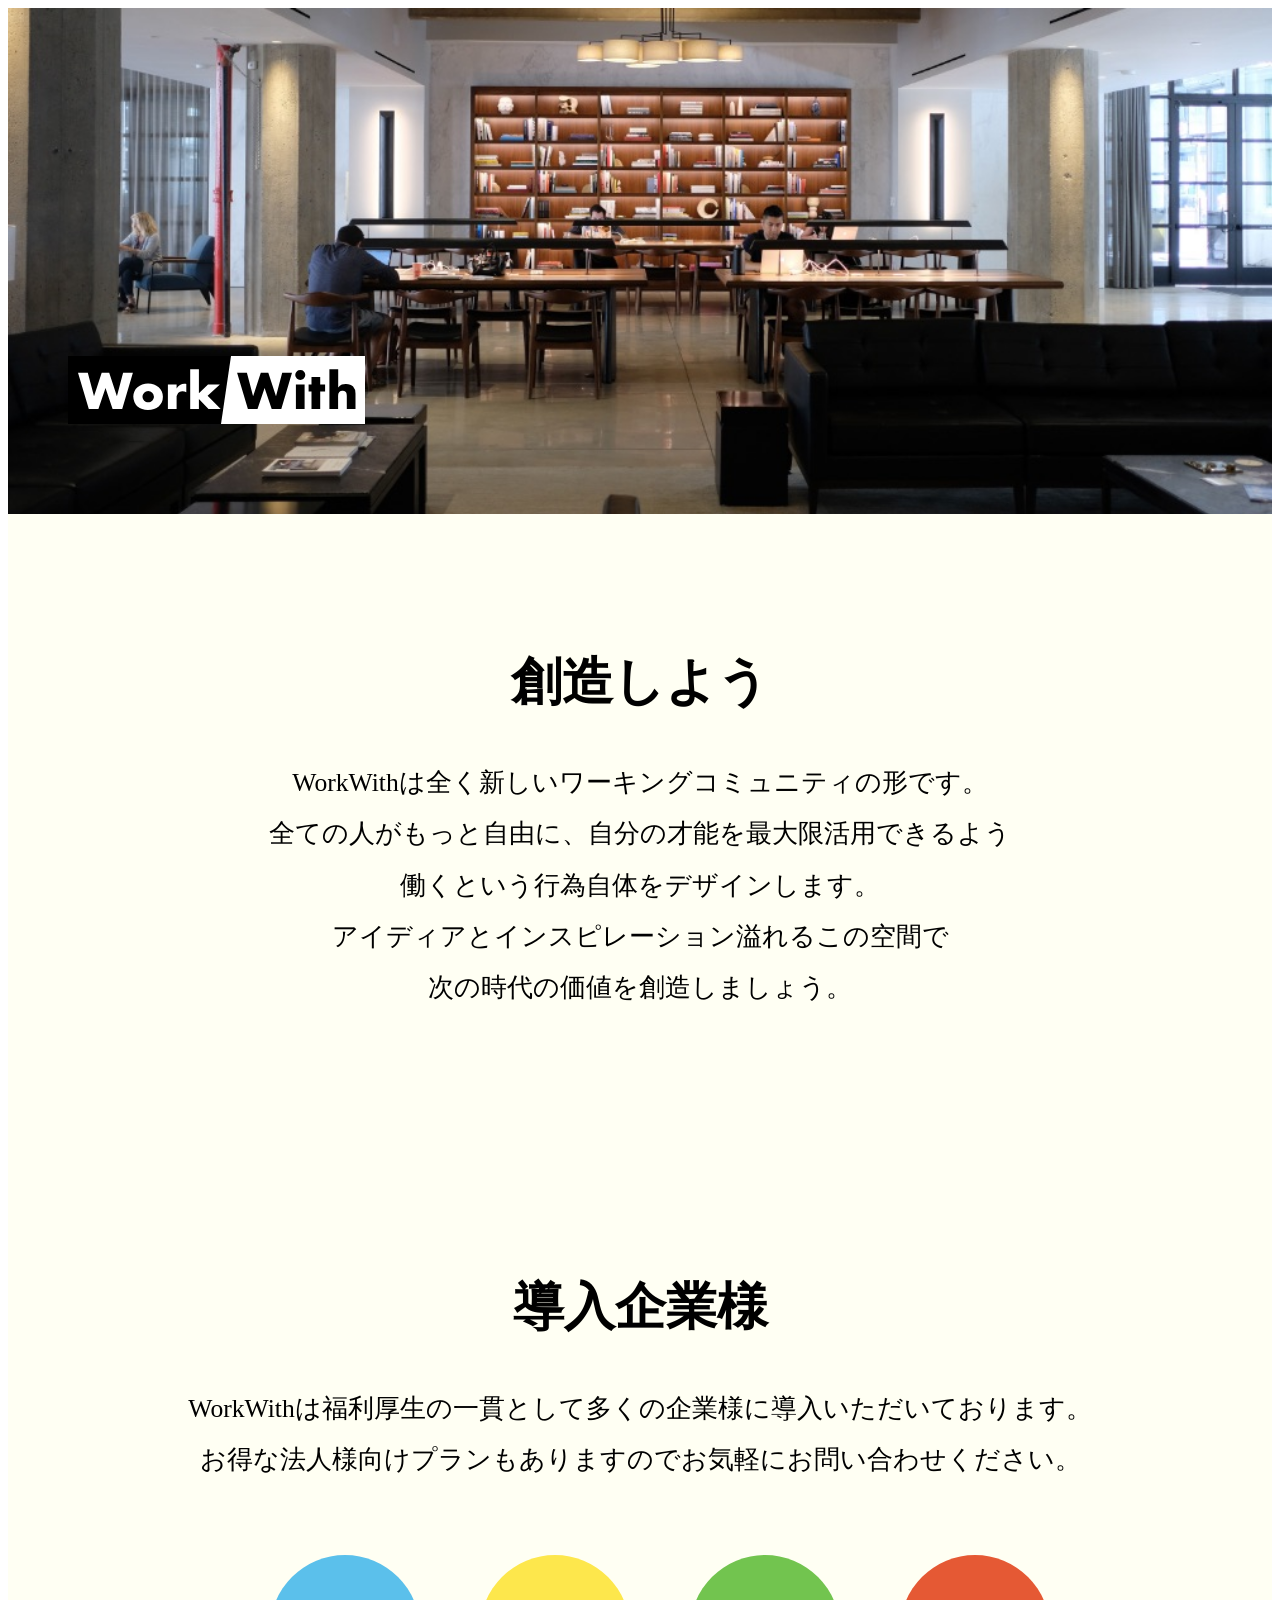
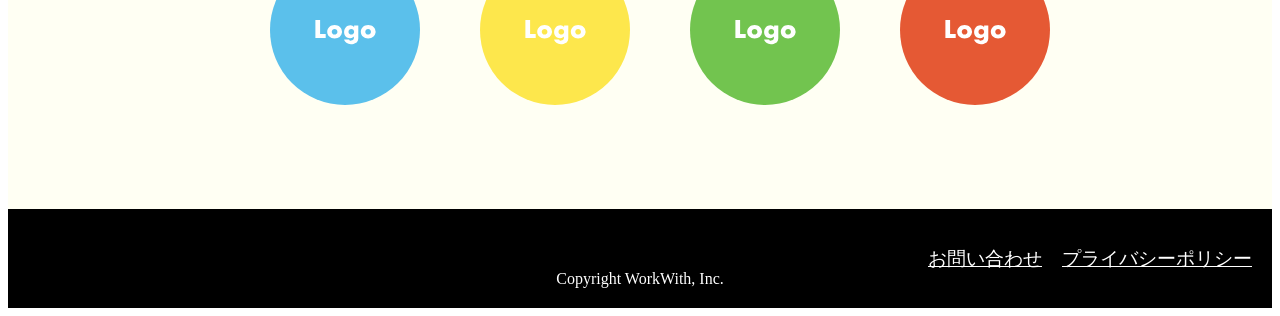
==== index.html @ 5a699d72 "first commit" ====
<!DOCTYPE html>
<html lang="ja">
<head>
    <meta charset="UTF-8">
    <meta name="viewport" content="width=device-width, initial-scale=1.0">
    <link rel="stylesheet" href="style/index.css">
    <title>WorkWith - 「働く」をデザインする革新的コワーキングスペース</title>
</head>
<body>
    <header class="page-header">
        <h1 class="page-header__logo"><img src="assets/images/logo-work_with.svg" alt="WorlWith"></h1>
    </header>
    <section id="introduction" class="section">
        <h2 class="section__title">創造しよう</h2>
        <p class="section__text">
            WorkWithは全く新しいワーキングコミュニティの形です。<br>
            全ての人がもっと自由に、自分の才能を最大限活用できるよう<br>
            働くという行為自体をデザインします。<br>
            アイディアとインスピレーション溢れるこの空間で<br>
            次の時代の価値を創造しましょう。
        </p>
    </section>

    <section id="client" class="section">
        <h2 class="section__title typo-bold">導入企業様</h2>
        <p class="section__text">
            WorkWithは福利厚生の一貫として多くの企業様に導入いただいております。<br>
            お得な法人様向けプランもありますのでお気軽にお問い合わせください。
        </p>
        <ul class="client-list">
            <li class="client-list__item">
                <img src="assets/images/logo-company01.svg" alt="株式会社◯◯のロゴ">
            </li>
            <li class="client-list__item">
                <img src="assets/images/logo-company02.svg" alt="株式会社◯◯のロゴ">
            </li>
            <li class="client-list__item">
                <img src="assets/images/logo-company03.svg" alt="株式会社◯◯のロゴ">
            </li>
            <li class="client-list__item">
                <img src="assets/images/logo-company04.svg" alt="株式会社◯◯のロゴ">
            </li>
        </ul>
    </section>
    <footer class="page-footer">
        <p class="page-footer__copyright"><small>Copyright WorkWith, Inc.</small></p>
        <nav class="page-footer__nav">
            <ul>
                <li><a href="#">お問い合わせ</a></li>
                <li><a href="#">プライバシーポリシー</a></li>
            </ul>
        </nav>
    </footer>
</body>
</html>
---- style/index.css ----
/* ページヘッダー */
.page-header {
    padding-top: 40%;
    background: url(../images/bg-main_visual.jpg) center top no-repeat;
    background-size: cover;
    position: relative;
}

.page-header__logo {
    position: absolute;
    bottom: 60px;
    left: 60px;
}

/* 各セクション */
.section {
    padding: 100px 0;
}

.section__title,
.section__title--white {
    margin-bottom: 50px;
    font-size: 3.2rem;
    line-height: 1.0;
    text-align: center;
}

.section__title--white {
    color: #fff;
}

.section__text {
    font-size: 1.6rem;
    line-height: 2.0;
    text-align: center;
  }

.section__text:not(:last-child) {
    margin-bottom: 70px;
}

#introduction {
    background-color: #fffff3;
}

/* 導入企業様 */
#client {
    background-color: #fffff3;
}

.client-list {
    display: flex;
    justify-content: space-between;
    width: 780px;
    margin: 0 auto;
    list-style: none;
}

/* ページフッター */
.page-footer {
    display: flex;
    justify-content: flex-end;
    position: relative;
    padding: 24px 20px;
    background-color: #000;
}

.page-footer p {
    font-size: 1.2rem;
    color: #fff;
    position: absolute;
    top: 50%;
    left: 50%;
    z-index: 1;
    transform: translate(-50%, -50%);
}

.page-footer__nav ul {
    display: flex;
}

.page-footer__nav ul li {
    line-height: 1;
}

.page-footer__nav ul li:not(:last-child) {
    margin-right: 20px;
}

.page-footer__nav ul a {
    font-size: 1.2rem;
    color: #fff;
}
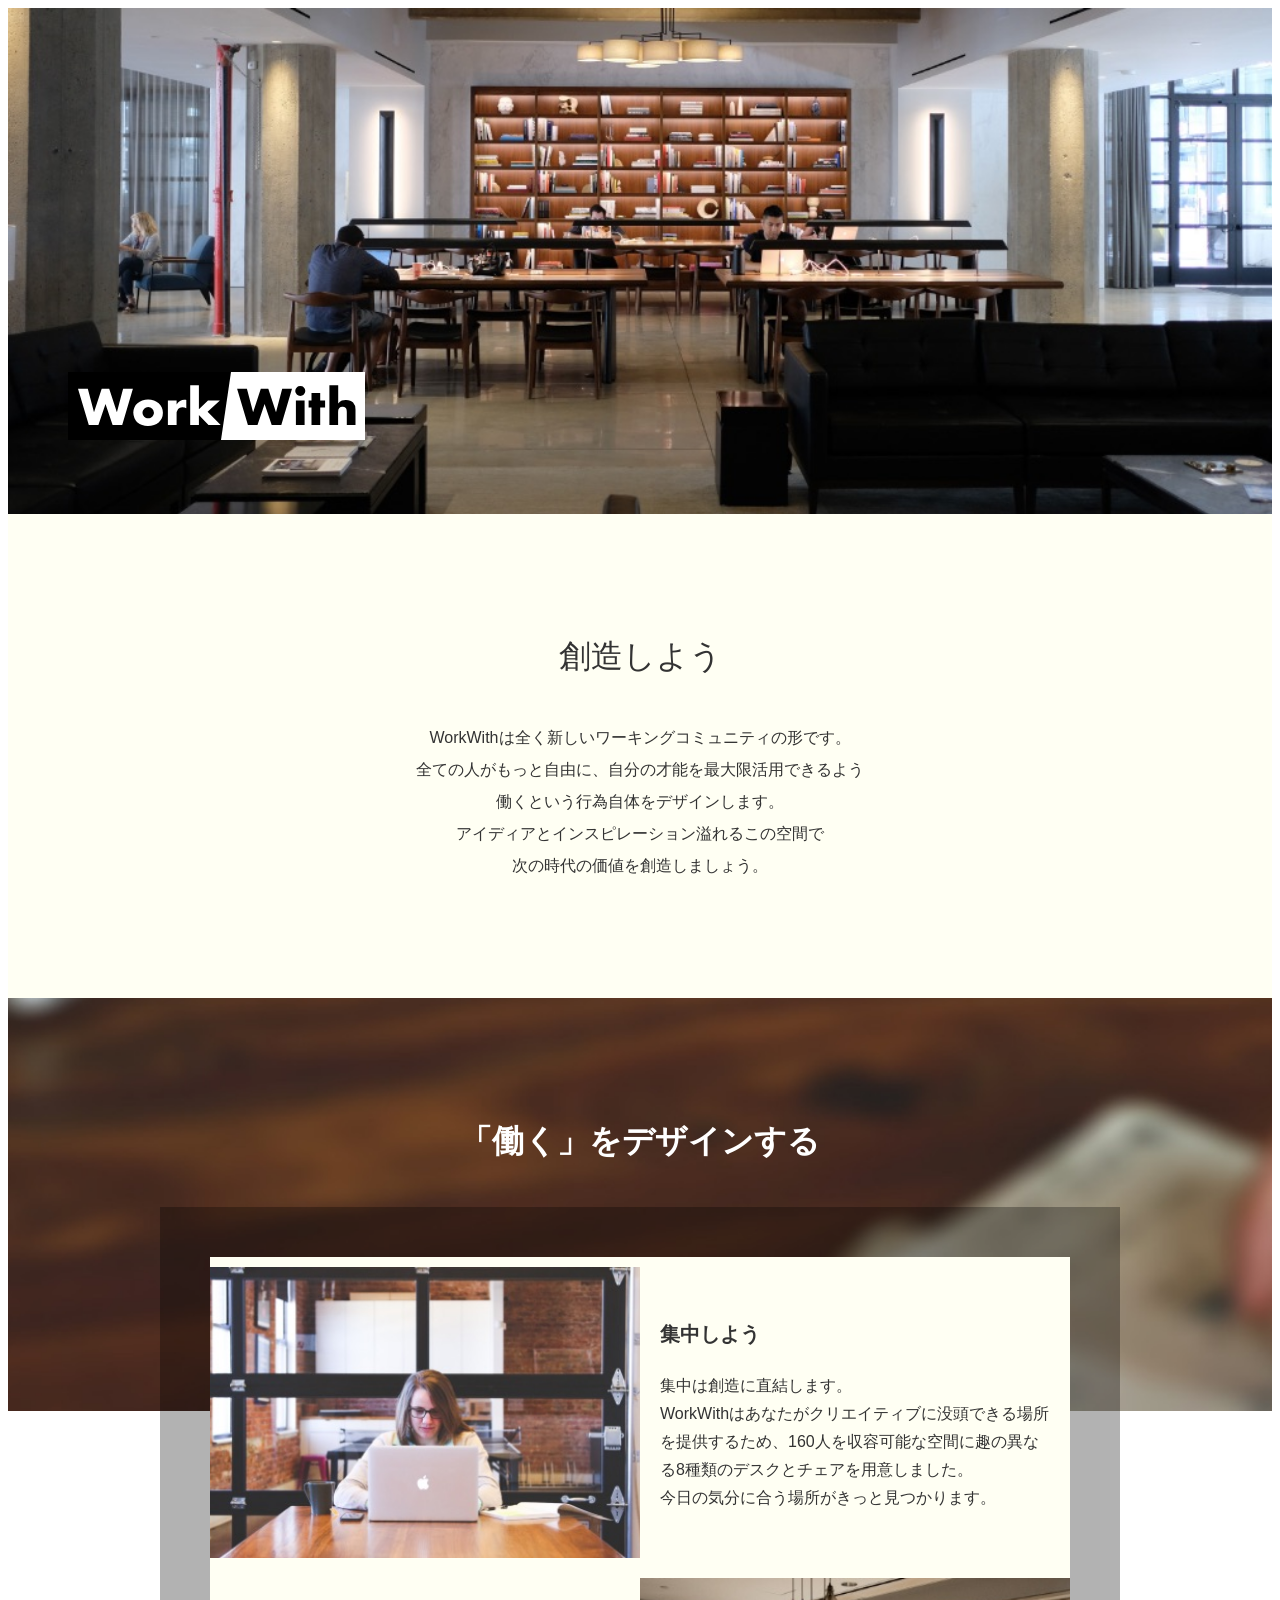
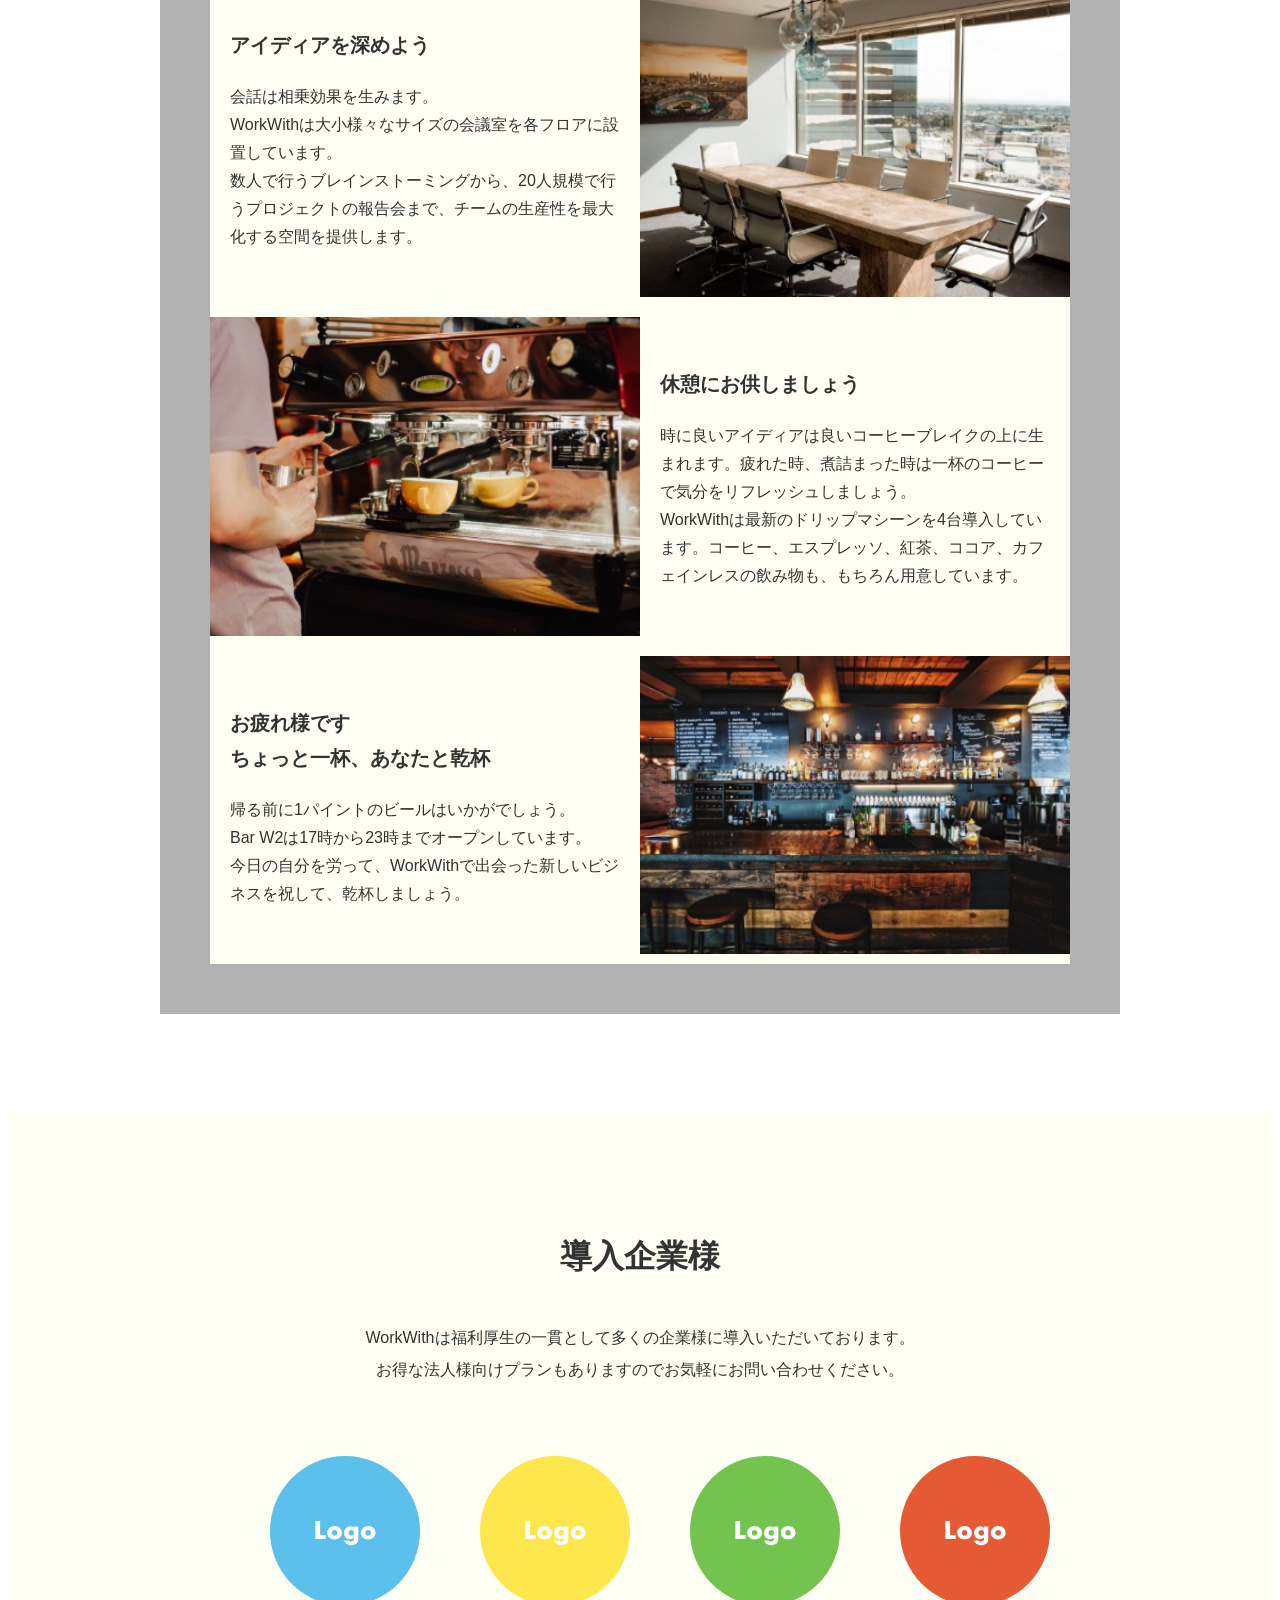
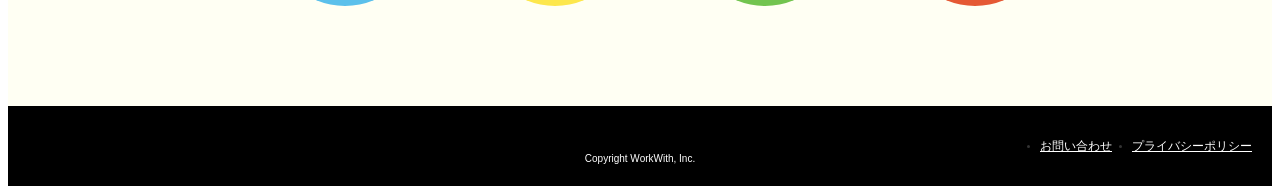
==== commit 1fd25c60: "first commit" ====
--- a/index.html
+++ b/index.html
@@ -19,6 +19,56 @@
             アイディアとインスピレーション溢れるこの空間で<br>
             次の時代の価値を創造しましょう。
         </p>
+    </section>
+    
+    <!-- 働くをデザインする -->
+    <section id="feature" class="section">
+        <h2 class="section__title--white typo-bold">「働く」をデザインする</h2>
+    <div class="feature-list">
+        <div class="feature-list__item feature-block">
+        <p class="feature-block__image"><img src="assets/images/img-working.jpg" alt="WorkWithで集中作業中の女性会員"></p>
+            <div class="feature-block__wrapper">
+                <h3 class="feature-block__title typo-bold">集中しよう</h3>
+                <p class="feature-block__text">
+                    集中は創造に直結します。<br>
+                    WorkWithはあなたがクリエイティブに没頭できる場所を提供するため、160人を収容可能な空間に趣の異なる8種類のデスクとチェアを用意しました。<br>
+                    今日の気分に合う場所がきっと見つかります。
+                </p>
+            </div>
+        </div>
+        <div class="feature-list__item feature-block">
+        <p class="feature-block__image"><img src="assets/images/img-meeting_room.jpg" alt="陽当りの良い8人用会議室"></p>
+            <div class="feature-block__wrapper">
+                <h3 class="feature-block__title typo-bold">アイディアを深めよう</h3>
+                <p class="feature-block__text">
+                    会話は相乗効果を生みます。<br>
+                    WorkWithは大小様々なサイズの会議室を各フロアに設置しています。<br>
+                    数人で行うブレインストーミングから、20人規模で行うプロジェクトの報告会まで、チームの生産性を最大化する空間を提供します。
+                </p>
+            </div>
+        </div>
+        <div class="feature-list__item feature-block">
+        <p class="feature-block__image"><img src="assets/images/img-drip_machine.jpg" alt="12種類のドリンクが楽しめる特注のドリップマシーン"></p>
+            <div class="feature-block__wrapper">
+                <h3 class="feature-block__title typo-bold">休憩にお供しましょう</h3>
+                <p class="feature-block__text">
+                    時に良いアイディアは良いコーヒーブレイクの上に生まれます。疲れた時、煮詰まった時は一杯のコーヒーで気分をリフレッシュしましょう。<br>
+                    WorkWithは最新のドリップマシーンを4台導入しています。コーヒー、エスプレッソ、紅茶、ココア、カフェインレスの飲み物も、もちろん用意しています。
+                </p>
+            </div>
+        </div>
+        <div class="feature-list__item feature-block">
+        <p class="feature-block__image"><img src="assets/images/img-bar_w2.jpg" alt="Bar W2のカウンター"></p>
+            <div class="feature-block__wrapper">
+                <h3 class="feature-block__title typo-bold">お疲れ様です<br>ちょっと一杯、あなたと乾杯</h3>
+                <p class="feature-block__text">
+                    帰る前に1パイントのビールはいかがでしょう。<br>
+                    Bar W2は17時から23時までオープンしています。<br>
+                    今日の自分を労って、WorkWithで出会った新しいビジネスを祝して、乾杯しましょう。
+                </p>
+            </div>
+        </div>
+    </div>
     </section>
 
     <section id="client" class="section">
--- a/style/index.css
+++ b/style/index.css
@@ -41,6 +41,56 @@
 
 #introduction {
     background-color: #fffff3;
+}
+
+#feature {
+    background: url(../images/bg-content.jpg) center center no-repeat;
+    background-size: cover;
+    background-attachment: fixed;
+}
+
+.feature-list {
+    width: 960px;
+    margin: 0 auto;
+    padding: 50px;
+    box-sizing: border-box;
+    background-color: rgba(0, 0, 0, 0.3);
+}
+
+.feature-list__item:nth-child(even) {
+    flex-direction: row-reverse;
+}
+
+.feature-block {
+    display: flex;
+    background-color: #fffff3;
+}
+
+.feature-block__image {
+    width: 50%;
+}
+
+.feature-block__image img {
+    width: 100%;
+    height: 100%;
+    object-fit: cover;
+}
+
+.feature-block__wrapper {
+    width: 50%;
+    padding: 40px 20px;
+    box-sizing: border-box;
+}
+
+.feature-block__title {
+    margin-bottom: 20px;
+    font-size: 2.0rem;
+    line-height: 1.75;
+}
+
+.feature-block__text {
+    font-size: 1.6rem;
+    line-height: 1.75;
 }
 
 /* 導入企業様 */
@@ -90,4 +140,31 @@
 .page-footer__nav ul a {
     font-size: 1.2rem;
     color: #fff;
-}+}
+
+html {
+    font-size: 62.5%;
+  }
+  
+  body {
+    min-width: 1000px;
+    font-family: "游ゴシック体", YuGothic, "游ゴシック Medium", "Yu Gothic Medium", "游ゴシック", "Yu Gothic", sans-serif;
+    font-weight: 500;
+    line-height: 2;
+    color: #333;
+  }
+  
+  strong, b, mark, b, .typo-bold {
+    font-family: '游ゴシック体', YuGothic, '游ゴシック', 'Yu Gothic', '游ゴシック', 'Yu Gothic', sans-serif;
+    font-weight: 700;
+  }
+  
+  h1, h2, h3, h4, h5, h6 {
+    font-weight: normal;
+  }
+  
+  img {
+    vertical-align: bottom;
+  }
+
+  
